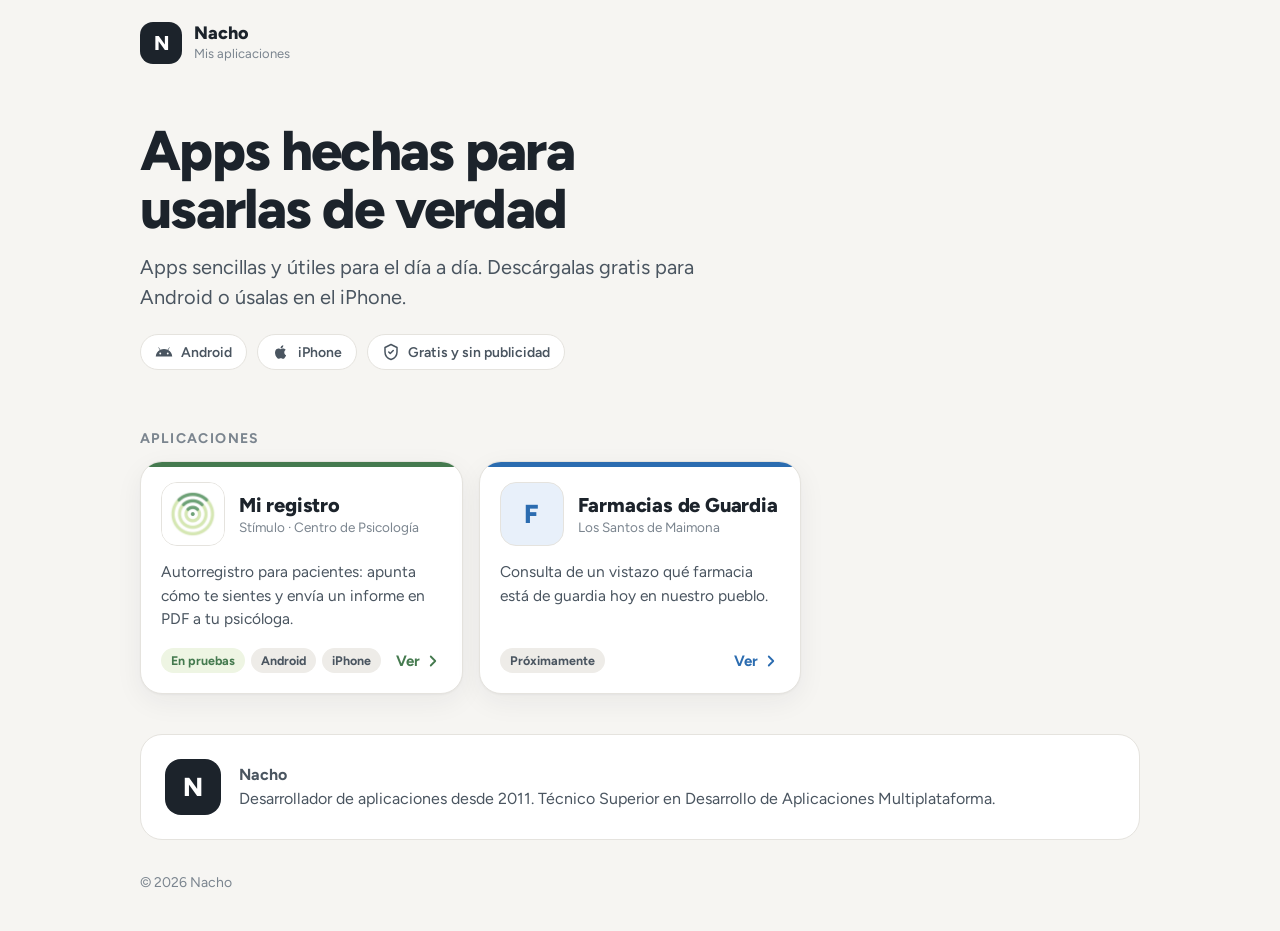
==== index.html @ 4cb77f6f "Add files via upload" ====
<!DOCTYPE html>
<html lang="es">
<head>
<meta charset="utf-8">
<meta name="viewport" content="width=device-width, initial-scale=1">
<title>Mis aplicaciones</title>
<meta name="description" content="Aplicaciones para Android e iPhone: descárgalas gratis.">
<link rel="icon" href="img/favicon.png">
<link rel="stylesheet" href="css/site.css">
</head>
<body data-page="home">
<div class="wrap">
  <header class="top">
    <a class="brand" href="./"><span class="mono" data-mono></span><span><b data-owner></b><span data-sitetitle></span></span></a>
  </header>

  <section class="hero">
    <h1>Apps hechas para usarlas de verdad</h1>
    <p id="tagline"></p>
    <div class="platforms">
      <span class="pill"><svg viewBox="0 0 24 24" fill="currentColor"><path d="M17.6 9.48l1.84-3.18a.38.38 0 0 0-.66-.38l-1.86 3.22a11.5 11.5 0 0 0-9.84 0L5.22 5.92a.38.38 0 0 0-.66.38L6.4 9.48A10.8 10.8 0 0 0 1 18h22a10.8 10.8 0 0 0-5.4-8.52zM7 15.25a1.25 1.25 0 1 1 0-2.5 1.25 1.25 0 0 1 0 2.5zm10 0a1.25 1.25 0 1 1 0-2.5 1.25 1.25 0 0 1 0 2.5z"/></svg>Android</span>
      <span class="pill"><svg viewBox="0 0 24 24" fill="currentColor"><path d="M16.37 12.6c-.02-2.3 1.88-3.4 1.96-3.46-1.07-1.56-2.73-1.77-3.32-1.8-1.41-.14-2.76.83-3.48.83-.72 0-1.82-.81-3-.79-1.54.02-2.96.9-3.76 2.27-1.6 2.78-.41 6.9 1.15 9.16.76 1.1 1.67 2.34 2.86 2.3 1.15-.05 1.58-.74 2.97-.74 1.38 0 1.77.74 2.98.72 1.23-.02 2.01-1.12 2.76-2.23.87-1.28 1.23-2.52 1.25-2.58-.03-.01-2.4-.92-2.42-3.65zM14.1 5.86c.63-.77 1.06-1.83.94-2.89-.91.04-2.02.61-2.67 1.37-.58.67-1.1 1.76-.96 2.8 1.02.08 2.06-.52 2.69-1.28z"/></svg>iPhone</span>
      <span class="pill"><svg viewBox="0 0 24 24" fill="none" stroke="currentColor" stroke-width="2" stroke-linecap="round" stroke-linejoin="round"><path d="M12 2l8 4v6c0 5-3.5 8.5-8 10-4.5-1.5-8-5-8-10V6z"/><path d="M9 12l2 2 4-4"/></svg>Gratis y sin publicidad</span>
    </div>
  </section>

  <div class="section-t">Aplicaciones</div>
  <div class="grid" id="apps"></div>

  <section class="about">
    <span class="mono" data-mono style="width:56px;height:56px;font-size:26px;border-radius:16px;flex:none"></span>
    <p><b data-owner></b><br><span id="aboutText"></span></p>
  </section>

  <footer><span>© <span id="year"></span> <span data-owner></span></span><span id="contact"></span></footer>
</div>
<script src="js/apps.js"></script>
<script src="js/site.js"></script>
</body>
</html>
---- css/site.css ----
@font-face{font-family:Figtree;font-weight:400;font-display:swap;src:url(../fonts/Figtree_400Regular.ttf) format("truetype")}
@font-face{font-family:Figtree;font-weight:600;font-display:swap;src:url(../fonts/Figtree_600SemiBold.ttf) format("truetype")}
@font-face{font-family:Figtree;font-weight:700;font-display:swap;src:url(../fonts/Figtree_700Bold.ttf) format("truetype")}
@font-face{font-family:Figtree;font-weight:800;font-display:swap;src:url(../fonts/Figtree_800ExtraBold.ttf) format("truetype")}

:root{
  --bg:#F6F5F2; --surface:#FFFFFF; --ink:#1C232B; --ink2:#4A5560; --muted:#7B858F; --line:#E5E3DE;
  --accent:#1F5F8B; --accent-soft:#E6EFF6;
  --shadow:0 1px 2px rgba(28,35,43,.04),0 8px 28px rgba(28,35,43,.06);
  --app:#1F5F8B; --app-tint:#E6EFF6;
}
*{box-sizing:border-box}
html,body{margin:0;background:var(--bg);color:var(--ink);font-family:Figtree,system-ui,-apple-system,"Segoe UI",Roboto,sans-serif;-webkit-font-smoothing:antialiased}
a{color:var(--accent)}
img{max-width:100%}
.wrap{max-width:1040px;margin:0 auto;padding:0 20px}

/* Cabecera */
.top{display:flex;align-items:center;justify-content:space-between;padding:22px 0}
.brand{display:flex;align-items:center;gap:12px;text-decoration:none;color:var(--ink)}
.mono{width:42px;height:42px;border-radius:13px;background:var(--ink);color:#fff;display:flex;align-items:center;justify-content:center;font-weight:800;font-size:20px;letter-spacing:-.02em}
.brand b{font-size:18px;font-weight:800;display:block;line-height:1.1}
.brand span span{font-size:13px;color:var(--muted)}
.top nav a{font-weight:600;text-decoration:none;color:var(--ink2);font-size:15px}

/* Portada */
.hero{padding:36px 0 30px}
.hero h1{font-size:clamp(34px,6vw,56px);line-height:1.04;letter-spacing:-.03em;margin:0 0 14px;font-weight:800;max-width:14ch}
.hero p{font-size:clamp(17px,2.2vw,20px);color:var(--ink2);max-width:46ch;margin:0;line-height:1.5}
.platforms{display:flex;gap:10px;margin-top:22px;flex-wrap:wrap}
.pill{display:inline-flex;align-items:center;gap:8px;background:var(--surface);border:1px solid var(--line);border-radius:999px;padding:8px 14px;font-size:14px;font-weight:600;color:var(--ink2)}
.pill svg{width:18px;height:18px}

.section-t{font-size:14px;font-weight:700;text-transform:uppercase;letter-spacing:.1em;color:var(--muted);margin:30px 0 14px}
.grid{display:grid;grid-template-columns:repeat(auto-fill,minmax(300px,1fr));gap:16px}
.card{display:flex;flex-direction:column;gap:14px;background:var(--surface);border:1px solid var(--line);border-radius:22px;padding:20px;box-shadow:var(--shadow);text-decoration:none;color:inherit;transition:transform .15s,box-shadow .15s;position:relative;overflow:hidden}
.card:hover{transform:translateY(-2px);box-shadow:0 2px 4px rgba(28,35,43,.05),0 14px 36px rgba(28,35,43,.09)}
.card::after{content:"";position:absolute;inset:0 0 auto;height:5px;background:var(--app)}
.card .head{display:flex;gap:14px;align-items:center}
.icon{width:64px;height:64px;border-radius:16px;flex:none;background:var(--app-tint);display:flex;align-items:center;justify-content:center;overflow:hidden;border:1px solid var(--line)}
.icon img{width:100%;height:100%;object-fit:cover}
.icon .ph{font-weight:800;font-size:26px;color:var(--app)}
.card h3{margin:0;font-size:20px;font-weight:800;letter-spacing:-.01em}
.card .by{font-size:13.5px;color:var(--muted);margin-top:2px}
.card p{margin:0;color:var(--ink2);line-height:1.5;font-size:15.5px}
.card .foot{display:flex;align-items:center;justify-content:space-between;margin-top:auto;padding-top:4px}
.badges{display:flex;gap:6px;flex-wrap:wrap}
.badge{font-size:12.5px;font-weight:700;padding:5px 10px;border-radius:999px;background:var(--app-tint);color:var(--app)}
.badge.gray{background:#EEECE8;color:var(--ink2)}
.go{font-weight:700;color:var(--app);font-size:15px;display:flex;align-items:center;gap:4px}

.about{margin:40px 0 0;background:var(--surface);border:1px solid var(--line);border-radius:22px;padding:24px;display:flex;gap:18px;align-items:center}
.about p{margin:0;color:var(--ink2);line-height:1.5}
footer{color:var(--muted);font-size:14px;padding:34px 0 40px;display:flex;justify-content:space-between;gap:14px;flex-wrap:wrap}

/* Ficha de app */
.back{display:inline-flex;align-items:center;gap:6px;font-weight:700;text-decoration:none;color:var(--ink2);margin:6px 0 18px}
.app-head{display:flex;gap:20px;align-items:center;margin-bottom:22px}
.app-head .icon{width:96px;height:96px;border-radius:24px}
.app-head .icon .ph{font-size:40px}
.app-head h1{margin:0;font-size:clamp(30px,5vw,42px);letter-spacing:-.02em;font-weight:800;line-height:1.05}
.app-head .by{color:var(--muted);margin-top:4px;font-size:16px}
.app-head .badges{margin-top:10px}
.layout{display:grid;grid-template-columns:minmax(0,1fr) 360px;gap:22px;align-items:start}
@media (max-width:860px){.layout{grid-template-columns:1fr}.install{order:-1}}
.box{background:var(--surface);border:1px solid var(--line);border-radius:22px;padding:22px;box-shadow:var(--shadow);margin-bottom:18px}
.box h2{margin:0 0 12px;font-size:19px;font-weight:800}
.box p{color:var(--ink2);line-height:1.6;margin:0 0 12px;font-size:16px}
.lead{font-size:18px!important;color:var(--ink)!important}
.feat{list-style:none;padding:0;margin:0;display:grid;gap:10px}
.feat li{display:flex;gap:10px;align-items:flex-start;color:var(--ink2);line-height:1.45}
.feat li::before{content:"";flex:none;width:20px;height:20px;margin-top:1px;background:var(--app);-webkit-mask:url("data:image/svg+xml,%3Csvg xmlns='http://www.w3.org/2000/svg' viewBox='0 0 24 24' fill='none' stroke='black' stroke-width='3' stroke-linecap='round' stroke-linejoin='round'%3E%3Cpath d='M5 12l5 5L19 8'/%3E%3C/svg%3E") center/18px no-repeat;mask:url("data:image/svg+xml,%3Csvg xmlns='http://www.w3.org/2000/svg' viewBox='0 0 24 24' fill='none' stroke='black' stroke-width='3' stroke-linecap='round' stroke-linejoin='round'%3E%3Cpath d='M5 12l5 5L19 8'/%3E%3C/svg%3E") center/18px no-repeat}
.shots{display:flex;gap:12px;overflow-x:auto;padding:4px 2px 10px;scroll-snap-type:x mandatory}
.shots img{height:420px;width:auto;border-radius:18px;border:1px solid var(--line);scroll-snap-align:start;background:var(--bg)}
@media (max-width:600px){.shots img{height:360px}}
.info{width:100%;border-collapse:collapse;font-size:15px}
.info td{padding:9px 0;border-bottom:1px solid var(--line);vertical-align:top}
.info td:first-child{color:var(--muted);width:42%}
.info tr:last-child td{border-bottom:0}
.hash{font-family:ui-monospace,Menlo,Consolas,monospace;font-size:12px;word-break:break-all;color:var(--ink2)}

/* Caja de instalación */
.install{position:sticky;top:18px}
.install .box{border-top:5px solid var(--app)}
.btn{display:flex;align-items:center;justify-content:center;gap:10px;width:100%;padding:16px 18px;border-radius:15px;border:0;background:var(--app);color:#fff;font-weight:700;font-size:17px;text-decoration:none;cursor:pointer;font-family:inherit}
.btn svg{width:22px;height:22px;flex:none}
.btn.alt{background:var(--app-tint);color:var(--app)}
.btn+.btn{margin-top:10px}
.btn small{font-weight:500;opacity:.85}
.steps{counter-reset:s;list-style:none;padding:0;margin:14px 0 0;display:grid;gap:10px}
.steps li{counter-increment:s;display:flex;gap:12px;align-items:flex-start;font-size:15px;color:var(--ink2);line-height:1.45}
.steps li::before{content:counter(s);flex:none;width:26px;height:26px;border-radius:50%;background:var(--app-tint);color:var(--app);font-weight:800;font-size:14px;display:flex;align-items:center;justify-content:center}
.steps b{color:var(--ink)}
.ios-ico{display:inline-flex;vertical-align:-4px;width:20px;height:20px;color:#0A84FF}
.plat{margin-top:18px;padding-top:16px;border-top:1px solid var(--line)}
.plat:first-of-type{margin-top:0;padding-top:0;border-top:0}
.plat h3{display:flex;align-items:center;gap:8px;margin:0 0 12px;font-size:16px}
.plat h3 svg{width:20px;height:20px}
.qr{display:flex;gap:16px;align-items:center;background:var(--bg);border-radius:16px;padding:14px;margin-bottom:16px}
.qr .code{width:116px;height:116px;flex:none;background:#fff;border-radius:10px;padding:6px}
.qr .code svg{width:100%;height:100%;display:block}
.qr p{margin:0;font-size:14.5px;color:var(--ink2);line-height:1.45}
.box .note,.note{font-size:13.5px;color:var(--muted);line-height:1.5;margin:12px 0 0}
.more{background:none;border:0;color:var(--app);font-weight:700;font-size:14.5px;padding:0;margin-top:14px;cursor:pointer;font-family:inherit}
.soon{text-align:center;padding:10px 0}
.soon b{display:block;font-size:20px;margin-bottom:6px}
.privacy-link{display:inline-block;margin-top:6px;font-weight:600}
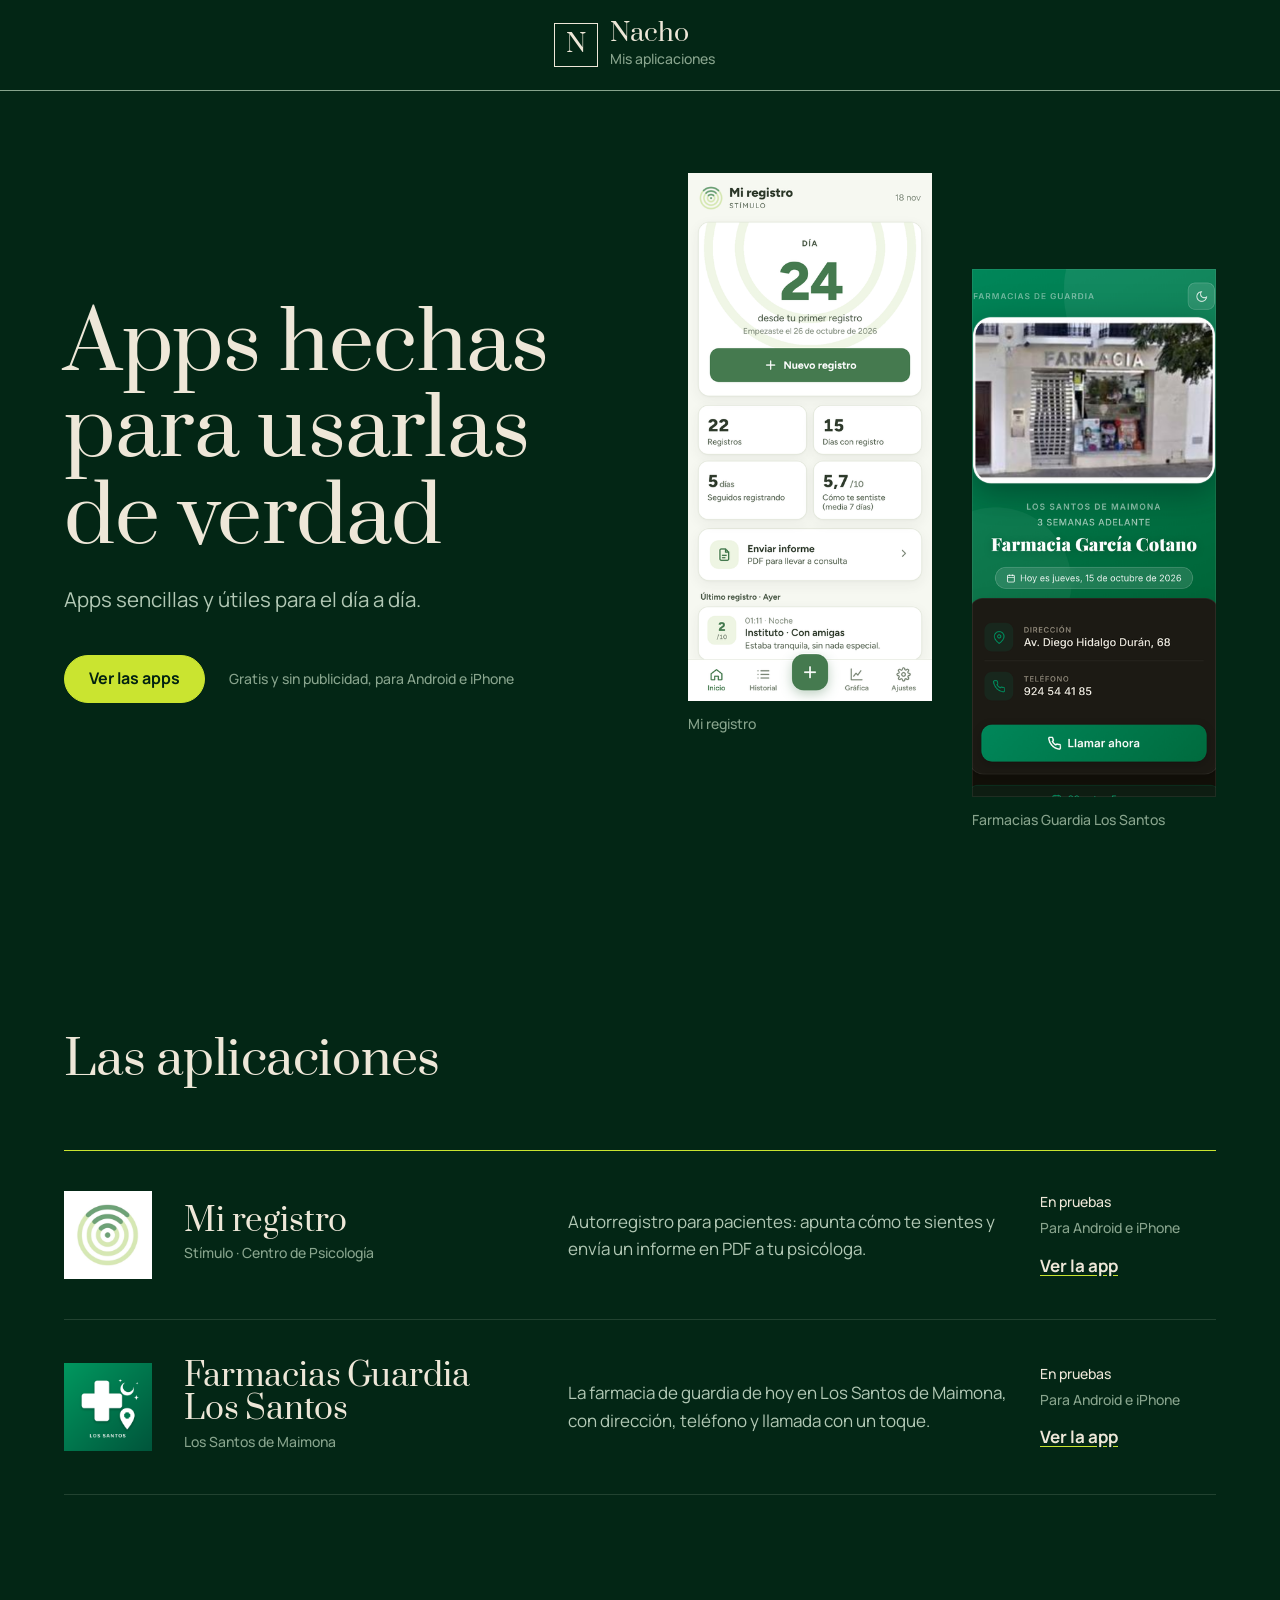
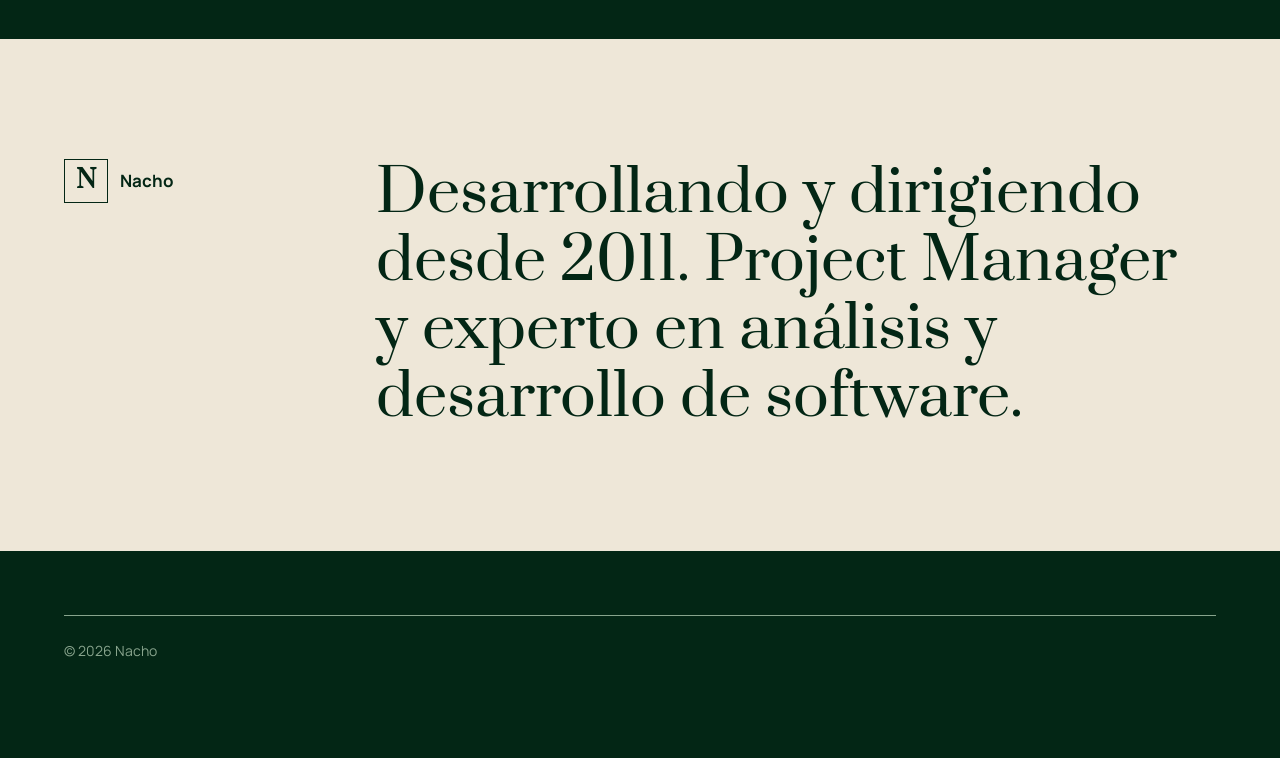
==== commit 2a5707eb: "Rediseño de la web con Hallmark (tema Hedgerow) Co-Authored-By: Claude Opus 5.5 <noreply@anthropic.c" ====
--- a/index.html
+++ b/index.html
@@ -6,34 +6,59 @@
 <title>Mis aplicaciones</title>
 <meta name="description" content="Aplicaciones para Android e iPhone: descárgalas gratis.">
 <link rel="icon" href="img/favicon.png">
+<link rel="preload" href="fonts/prata-latin-400-normal.woff2" as="font" type="font/woff2" crossorigin>
 <link rel="stylesheet" href="css/site.css">
 </head>
 <body data-page="home">
-<div class="wrap">
-  <header class="top">
-    <a class="brand" href="./"><span class="mono" data-mono></span><span><b data-owner></b><span data-sitetitle></span></span></a>
-  </header>
+<header class="top">
+  <div class="container">
+    <a class="brand" href="./"><span class="mono" data-mono aria-hidden="true">N</span><span class="brand-name"><b data-owner>Nacho</b><span data-sitetitle>Mis aplicaciones</span></span></a>
+  </div>
+</header>
 
+<main>
   <section class="hero">
-    <h1>Apps hechas para usarlas de verdad</h1>
-    <p id="tagline"></p>
-    <div class="platforms">
-      <span class="pill"><svg viewBox="0 0 24 24" fill="currentColor"><path d="M17.6 9.48l1.84-3.18a.38.38 0 0 0-.66-.38l-1.86 3.22a11.5 11.5 0 0 0-9.84 0L5.22 5.92a.38.38 0 0 0-.66.38L6.4 9.48A10.8 10.8 0 0 0 1 18h22a10.8 10.8 0 0 0-5.4-8.52zM7 15.25a1.25 1.25 0 1 1 0-2.5 1.25 1.25 0 0 1 0 2.5zm10 0a1.25 1.25 0 1 1 0-2.5 1.25 1.25 0 0 1 0 2.5z"/></svg>Android</span>
-      <span class="pill"><svg viewBox="0 0 24 24" fill="currentColor"><path d="M16.37 12.6c-.02-2.3 1.88-3.4 1.96-3.46-1.07-1.56-2.73-1.77-3.32-1.8-1.41-.14-2.76.83-3.48.83-.72 0-1.82-.81-3-.79-1.54.02-2.96.9-3.76 2.27-1.6 2.78-.41 6.9 1.15 9.16.76 1.1 1.67 2.34 2.86 2.3 1.15-.05 1.58-.74 2.97-.74 1.38 0 1.77.74 2.98.72 1.23-.02 2.01-1.12 2.76-2.23.87-1.28 1.23-2.52 1.25-2.58-.03-.01-2.4-.92-2.42-3.65zM14.1 5.86c.63-.77 1.06-1.83.94-2.89-.91.04-2.02.61-2.67 1.37-.58.67-1.1 1.76-.96 2.8 1.02.08 2.06-.52 2.69-1.28z"/></svg>iPhone</span>
-      <span class="pill"><svg viewBox="0 0 24 24" fill="none" stroke="currentColor" stroke-width="2" stroke-linecap="round" stroke-linejoin="round"><path d="M12 2l8 4v6c0 5-3.5 8.5-8 10-4.5-1.5-8-5-8-10V6z"/><path d="M9 12l2 2 4-4"/></svg>Gratis y sin publicidad</span>
+    <div class="container hero-grid">
+      <div>
+        <h1>Apps hechas para usarlas de verdad</h1>
+        <p class="lead" id="tagline">Apps sencillas y útiles para el día a día.</p>
+        <div class="actions">
+          <a class="btn btn--primary" href="#apps">Ver las apps</a>
+          <span class="fine">Gratis y sin publicidad, para Android e iPhone</span>
+        </div>
+      </div>
+      <div class="screens">
+        <figure><img src="apps/mi-registro/captura-1.png" width="388" height="840" alt="Pantalla de inicio de Mi registro" fetchpriority="high"><figcaption>Mi registro</figcaption></figure>
+        <figure><img src="apps/farmacias-guardia/captura-4.png" width="432" height="840" alt="La farmacia de guardia en Farmacias Guardia Los Santos"><figcaption>Farmacias Guardia Los Santos</figcaption></figure>
+      </div>
     </div>
   </section>
 
-  <div class="section-t">Aplicaciones</div>
-  <div class="grid" id="apps"></div>
+  <section class="apps">
+    <div class="container">
+      <div class="apps-head">
+        <h2>Las aplicaciones</h2>
+      </div>
+      <div class="index" id="apps">
+        <noscript>
+          <a class="row" href="app.html?id=mi-registro"><span></span><div><h3>Mi registro</h3></div><p class="desc">Autorregistro para pacientes.</p><div class="end"><span class="go">Ver la app</span></div></a>
+          <a class="row" href="app.html?id=farmacias-guardia"><span></span><div><h3>Farmacias Guardia Los Santos</h3></div><p class="desc">La farmacia de guardia de hoy en Los Santos de Maimona.</p><div class="end"><span class="go">Ver la app</span></div></a>
+        </noscript>
+      </div>
+    </div>
+  </section>
 
   <section class="about">
-    <span class="mono" data-mono style="width:56px;height:56px;font-size:26px;border-radius:16px;flex:none"></span>
-    <p><b data-owner></b><br><span id="aboutText"></span></p>
+    <div class="container about-grid">
+      <p class="who"><span class="mono" data-mono aria-hidden="true">N</span><span data-owner>Nacho</span></p>
+      <p class="about-text" id="aboutText">Desarrollando y dirigiendo desde 2011. Project Manager y experto en análisis y desarrollo de software.</p>
+    </div>
   </section>
+</main>
 
-  <footer><span>© <span id="year"></span> <span data-owner></span></span><span id="contact"></span></footer>
-</div>
+<footer>
+  <div class="container"><div class="foot"><span>© <span id="year">2026</span> <span data-owner>Nacho</span></span><span id="contact"></span></div></div>
+</footer>
 <script src="js/apps.js"></script>
 <script src="js/site.js"></script>
 </body>
--- a/css/site.css
+++ b/css/site.css
@@ -1,107 +1,179 @@
-@font-face{font-family:Figtree;font-weight:400;font-display:swap;src:url(../fonts/Figtree_400Regular.ttf) format("truetype")}
-@font-face{font-family:Figtree;font-weight:600;font-display:swap;src:url(../fonts/Figtree_600SemiBold.ttf) format("truetype")}
-@font-face{font-family:Figtree;font-weight:700;font-display:swap;src:url(../fonts/Figtree_700Bold.ttf) format("truetype")}
-@font-face{font-family:Figtree;font-weight:800;font-display:swap;src:url(../fonts/Figtree_800ExtraBold.ttf) format("truetype")}
+/* Hallmark · shape: Index (field guide) · genre: editorial · theme: Hedgerow (deal 2/3, seed web-personal-desarrollador-pueblo-a6a5·eac12d9b·2026-11-21·r0) · redesign: full · draw: 796611 · job: try
+ * hero: Stage (/), Counter (/app.html) · nav: masthead · footer: letter close · imagery: screenshots 2 (the apps' own captures) · signature: the two apps' real screens side by side on the first screen · hedgerow: hedge
+ * axes: dark/high-contrast-serif/chromatic-green · posture: drenched · contrast: pass · fold: pass · v2.0.0 */
+/* Hallmark · pre-emit critique: P3 H4 E4 S4 R5 V4 · weakest: P, a catalogue of two apps has little argument; let the real screens and the plain install steps carry it instead of adding claims */
+/* Hallmark · swapped the draw's Map shape for an Index: the page lists two apps and has no system to map; the draw's Stage hero kept on the home page */
+/* Hallmark · waive 77 · two rows under the chartreuse rule · the site lists only the two apps Nacho has published, and adding filler would invent content */
+/* Hallmark · waive 44c · app.html with no id is the not-found state · a real ficha fills its first screen with the install panel */
+/* Hallmark · waive 79 · the not-found ficha holds one head and one link · it is an error state, the real fichas reach the fold */
+/* Hallmark · dismissed render · the font WARN comes from the linter loading woff2 over file://; served over http the Prata and Manrope files load, checked in the http captures */
+/* Hallmark · reworded tagline "Apps sencillas y útiles para el día a día. Descárgalas gratis para Android o úsalas en el iPhone." to its first sentence, the rest moved beside the action · 58 names a two-sentence hero */
+/* Hallmark · reworded "‹ Todas las apps" to "Volver a todas las apps" and "Ver" to "Ver la app" · 63 names glyphs glued to link text */
+/* Hallmark · reworded "Aplicaciones" to "Las aplicaciones" · 54 and 67 name the tracked-caps label over the list, so it became the heading */
+@import url("./tokens.css");
+@import url("./base.css");
 
-:root{
-  --bg:#F6F5F2; --surface:#FFFFFF; --ink:#1C232B; --ink2:#4A5560; --muted:#7B858F; --line:#E5E3DE;
-  --accent:#1F5F8B; --accent-soft:#E6EFF6;
-  --shadow:0 1px 2px rgba(28,35,43,.04),0 8px 28px rgba(28,35,43,.06);
-  --app:#1F5F8B; --app-tint:#E6EFF6;
+@font-face { font-family: "Prata"; font-weight: 400; font-display: swap; src: url(../fonts/prata-latin-400-normal.woff2) format("woff2"); }
+@font-face { font-family: "Manrope"; font-weight: 400; font-display: swap; src: url(../fonts/manrope-latin-400-normal.woff2) format("woff2"); }
+@font-face { font-family: "Manrope"; font-weight: 500; font-display: swap; src: url(../fonts/manrope-latin-500-normal.woff2) format("woff2"); }
+@font-face { font-family: "Manrope"; font-weight: 700; font-display: swap; src: url(../fonts/manrope-latin-700-normal.woff2) format("woff2"); }
+
+:root {
+  --container: 1360px;
+  --app: var(--color-paper-3);
+  --app-tint: var(--color-paper-3);
+  --color-qr-paper: var(--color-ink);
+  --color-qr-ink: var(--color-paper-2);
 }
-*{box-sizing:border-box}
-html,body{margin:0;background:var(--bg);color:var(--ink);font-family:Figtree,system-ui,-apple-system,"Segoe UI",Roboto,sans-serif;-webkit-font-smoothing:antialiased}
-a{color:var(--accent)}
-img{max-width:100%}
-.wrap{max-width:1040px;margin:0 auto;padding:0 20px}
 
-/* Cabecera */
-.top{display:flex;align-items:center;justify-content:space-between;padding:22px 0}
-.brand{display:flex;align-items:center;gap:12px;text-decoration:none;color:var(--ink)}
-.mono{width:42px;height:42px;border-radius:13px;background:var(--ink);color:#fff;display:flex;align-items:center;justify-content:center;font-weight:800;font-size:20px;letter-spacing:-.02em}
-.brand b{font-size:18px;font-weight:800;display:block;line-height:1.1}
-.brand span span{font-size:13px;color:var(--muted)}
-.top nav a{font-weight:600;text-decoration:none;color:var(--ink2);font-size:15px}
+body { font-size: 1.0625rem; line-height: 1.6; color: var(--color-ink-2); }
+h1, h2, h3 { color: var(--color-ink); line-height: 1.08; }
+a { text-decoration-color: var(--color-accent); }
+a:hover { text-decoration-thickness: 2px; }
 
-/* Portada */
-.hero{padding:36px 0 30px}
-.hero h1{font-size:clamp(34px,6vw,56px);line-height:1.04;letter-spacing:-.03em;margin:0 0 14px;font-weight:800;max-width:14ch}
-.hero p{font-size:clamp(17px,2.2vw,20px);color:var(--ink2);max-width:46ch;margin:0;line-height:1.5}
-.platforms{display:flex;gap:10px;margin-top:22px;flex-wrap:wrap}
-.pill{display:inline-flex;align-items:center;gap:8px;background:var(--surface);border:1px solid var(--line);border-radius:999px;padding:8px 14px;font-size:14px;font-weight:600;color:var(--ink2)}
-.pill svg{width:18px;height:18px}
+/* ---------- Masthead ---------- */
+.top { border-bottom: var(--rule-hair) solid var(--color-muted); }
+.top .container { display: flex; justify-content: center; padding-block: var(--space-md); }
+.brand { display: inline-flex; align-items: center; gap: var(--space-sm); text-decoration: none; color: var(--color-ink); border-radius: var(--radius-pill); padding: var(--space-2xs) var(--space-md) var(--space-2xs) var(--space-2xs); }
+.brand:hover b { text-decoration: underline; text-decoration-color: var(--color-accent); text-underline-offset: 0.18em; }
+.mono { width: 44px; height: 44px; flex: none; display: grid; place-items: center; border: var(--rule-hair) solid var(--color-ink); font-family: var(--font-display); font-size: var(--text-xl); line-height: 1; color: var(--color-ink); }
+.brand-name { display: flex; flex-direction: column; }
+.brand b { font-family: var(--font-display); font-weight: 400; font-size: var(--text-xl); line-height: 1.1; }
+.brand-name span { font-size: var(--text-sm); font-weight: 500; color: var(--color-muted); }
 
-.section-t{font-size:14px;font-weight:700;text-transform:uppercase;letter-spacing:.1em;color:var(--muted);margin:30px 0 14px}
-.grid{display:grid;grid-template-columns:repeat(auto-fill,minmax(300px,1fr));gap:16px}
-.card{display:flex;flex-direction:column;gap:14px;background:var(--surface);border:1px solid var(--line);border-radius:22px;padding:20px;box-shadow:var(--shadow);text-decoration:none;color:inherit;transition:transform .15s,box-shadow .15s;position:relative;overflow:hidden}
-.card:hover{transform:translateY(-2px);box-shadow:0 2px 4px rgba(28,35,43,.05),0 14px 36px rgba(28,35,43,.09)}
-.card::after{content:"";position:absolute;inset:0 0 auto;height:5px;background:var(--app)}
-.card .head{display:flex;gap:14px;align-items:center}
-.icon{width:64px;height:64px;border-radius:16px;flex:none;background:var(--app-tint);display:flex;align-items:center;justify-content:center;overflow:hidden;border:1px solid var(--line)}
-.icon img{width:100%;height:100%;object-fit:cover}
-.icon .ph{font-weight:800;font-size:26px;color:var(--app)}
-.card h3{margin:0;font-size:20px;font-weight:800;letter-spacing:-.01em}
-.card .by{font-size:13.5px;color:var(--muted);margin-top:2px}
-.card p{margin:0;color:var(--ink2);line-height:1.5;font-size:15.5px}
-.card .foot{display:flex;align-items:center;justify-content:space-between;margin-top:auto;padding-top:4px}
-.badges{display:flex;gap:6px;flex-wrap:wrap}
-.badge{font-size:12.5px;font-weight:700;padding:5px 10px;border-radius:999px;background:var(--app-tint);color:var(--app)}
-.badge.gray{background:#EEECE8;color:var(--ink2)}
-.go{font-weight:700;color:var(--app);font-size:15px;display:flex;align-items:center;gap:4px}
+/* ---------- Hero, portada ---------- */
+.hero { min-height: calc(100svh - 77px); display: flex; align-items: center; padding-block: var(--space-xl); }
+.hero-grid { display: grid; grid-template-columns: minmax(0, 6fr) minmax(0, 6fr); gap: var(--space-3xl); align-items: center; }
+.hero h1 { max-width: 13ch; }
+.hero .lead { margin-top: var(--space-lg); color: var(--color-ink-2); max-width: 34ch; }
+.actions { display: flex; flex-wrap: wrap; align-items: center; gap: var(--space-sm) var(--space-lg); margin-top: var(--space-xl); }
+.hero .fine { font-size: var(--text-sm); font-weight: 500; color: var(--color-muted); }
+.screens { display: grid; grid-template-columns: repeat(2, minmax(0, 1fr)); gap: var(--space-xl); justify-items: center; }
+.screens figure { margin: 0; width: min(100%, 260px); }
+.screens figure:nth-child(2) { margin-top: var(--space-3xl); }
+.screens img { width: 100%; height: auto; aspect-ratio: 388 / 840; object-fit: cover; object-position: top; outline: var(--rule-hair) solid color-mix(in oklab, var(--color-ink) 8%, transparent); outline-offset: -1px; }
+.screens figcaption { margin-top: var(--space-sm); font-size: var(--text-sm); font-weight: 500; color: var(--color-muted); }
 
-.about{margin:40px 0 0;background:var(--surface);border:1px solid var(--line);border-radius:22px;padding:24px;display:flex;gap:18px;align-items:center}
-.about p{margin:0;color:var(--ink2);line-height:1.5}
-footer{color:var(--muted);font-size:14px;padding:34px 0 40px;display:flex;justify-content:space-between;gap:14px;flex-wrap:wrap}
+/* ---------- Botones ---------- */
+.btn { display: inline-flex; align-items: center; justify-content: center; gap: var(--space-sm); min-height: 48px; padding: var(--space-sm) var(--space-lg); border: 1.5px solid var(--color-accent); border-radius: var(--radius-pill); background: transparent; color: var(--color-accent); font-family: var(--font-body); font-size: var(--text-md); font-weight: 700; line-height: 1.2; text-decoration: none; white-space: nowrap; cursor: pointer; transition: background-color var(--dur-short) var(--ease-out), border-color var(--dur-short) var(--ease-out), color var(--dur-short) var(--ease-out); }
+.btn svg { width: 20px; height: 20px; flex: none; }
+.btn:hover { background: color-mix(in oklab, var(--color-accent) 12%, transparent); }
+.btn:active { background: color-mix(in oklab, var(--color-accent) 22%, transparent); }
+.btn--primary { background: var(--color-accent); color: var(--color-accent-ink); }
+.btn--primary:hover { background: var(--color-accent-2); border-color: var(--color-accent-2); }
+.btn--primary:active { background: var(--color-accent); border-color: var(--color-accent); }
+.btn small { font-size: var(--text-sm); font-weight: 500; }
+.btn:disabled { opacity: 0.5; cursor: not-allowed; }
 
-/* Ficha de app */
-.back{display:inline-flex;align-items:center;gap:6px;font-weight:700;text-decoration:none;color:var(--ink2);margin:6px 0 18px}
-.app-head{display:flex;gap:20px;align-items:center;margin-bottom:22px}
-.app-head .icon{width:96px;height:96px;border-radius:24px}
-.app-head .icon .ph{font-size:40px}
-.app-head h1{margin:0;font-size:clamp(30px,5vw,42px);letter-spacing:-.02em;font-weight:800;line-height:1.05}
-.app-head .by{color:var(--muted);margin-top:4px;font-size:16px}
-.app-head .badges{margin-top:10px}
-.layout{display:grid;grid-template-columns:minmax(0,1fr) 360px;gap:22px;align-items:start}
-@media (max-width:860px){.layout{grid-template-columns:1fr}.install{order:-1}}
-.box{background:var(--surface);border:1px solid var(--line);border-radius:22px;padding:22px;box-shadow:var(--shadow);margin-bottom:18px}
-.box h2{margin:0 0 12px;font-size:19px;font-weight:800}
-.box p{color:var(--ink2);line-height:1.6;margin:0 0 12px;font-size:16px}
-.lead{font-size:18px!important;color:var(--ink)!important}
-.feat{list-style:none;padding:0;margin:0;display:grid;gap:10px}
-.feat li{display:flex;gap:10px;align-items:flex-start;color:var(--ink2);line-height:1.45}
-.feat li::before{content:"";flex:none;width:20px;height:20px;margin-top:1px;background:var(--app);-webkit-mask:url("data:image/svg+xml,%3Csvg xmlns='http://www.w3.org/2000/svg' viewBox='0 0 24 24' fill='none' stroke='black' stroke-width='3' stroke-linecap='round' stroke-linejoin='round'%3E%3Cpath d='M5 12l5 5L19 8'/%3E%3C/svg%3E") center/18px no-repeat;mask:url("data:image/svg+xml,%3Csvg xmlns='http://www.w3.org/2000/svg' viewBox='0 0 24 24' fill='none' stroke='black' stroke-width='3' stroke-linecap='round' stroke-linejoin='round'%3E%3Cpath d='M5 12l5 5L19 8'/%3E%3C/svg%3E") center/18px no-repeat}
-.shots{display:flex;gap:12px;overflow-x:auto;padding:4px 2px 10px;scroll-snap-type:x mandatory}
-.shots img{height:420px;width:auto;border-radius:18px;border:1px solid var(--line);scroll-snap-align:start;background:var(--bg)}
-@media (max-width:600px){.shots img{height:360px}}
-.info{width:100%;border-collapse:collapse;font-size:15px}
-.info td{padding:9px 0;border-bottom:1px solid var(--line);vertical-align:top}
-.info td:first-child{color:var(--muted);width:42%}
-.info tr:last-child td{border-bottom:0}
-.hash{font-family:ui-monospace,Menlo,Consolas,monospace;font-size:12px;word-break:break-all;color:var(--ink2)}
+/* ---------- Índice de apps ---------- */
+.apps { padding-block: var(--section-gap-s) var(--section-gap); }
+.apps-head { display: grid; grid-template-columns: minmax(0, 5fr) minmax(0, 7fr); gap: var(--gap-columns); align-items: end; margin-bottom: var(--space-2xl); }
+.index { border-top: 1.5px solid var(--color-accent); }
+.row { display: grid; grid-template-columns: 88px minmax(0, 4fr) minmax(0, 5fr) minmax(0, 2fr); gap: var(--space-lg) var(--gap-columns); align-items: center; padding-block: var(--space-xl); border-bottom: var(--rule-hair) solid var(--color-rule); text-decoration: none; color: inherit; transition: border-color var(--dur-short) var(--ease-out); }
+.row:hover { border-bottom-color: var(--color-accent); }
+.row:hover .go { text-decoration-thickness: 2px; }
+.row h3 { font-size: var(--text-2xl); max-width: 16ch; }
+.row .by { margin-top: var(--space-2xs); font-size: var(--text-sm); font-weight: 500; color: var(--color-muted); }
+.row .desc { color: var(--color-ink-2); max-width: 46ch; }
+.row .end { display: flex; flex-direction: column; align-items: flex-start; gap: var(--space-sm); }
+.go { font-weight: 700; color: var(--color-ink); text-decoration: underline; text-decoration-color: var(--color-accent); text-underline-offset: 0.2em; white-space: nowrap; }
+.meta { display: flex; flex-wrap: wrap; gap: var(--space-2xs) var(--space-md); font-size: var(--text-sm); font-weight: 500; color: var(--color-muted); }
+.meta .status { color: var(--color-ink); }
 
-/* Caja de instalación */
-.install{position:sticky;top:18px}
-.install .box{border-top:5px solid var(--app)}
-.btn{display:flex;align-items:center;justify-content:center;gap:10px;width:100%;padding:16px 18px;border-radius:15px;border:0;background:var(--app);color:#fff;font-weight:700;font-size:17px;text-decoration:none;cursor:pointer;font-family:inherit}
-.btn svg{width:22px;height:22px;flex:none}
-.btn.alt{background:var(--app-tint);color:var(--app)}
-.btn+.btn{margin-top:10px}
-.btn small{font-weight:500;opacity:.85}
-.steps{counter-reset:s;list-style:none;padding:0;margin:14px 0 0;display:grid;gap:10px}
-.steps li{counter-increment:s;display:flex;gap:12px;align-items:flex-start;font-size:15px;color:var(--ink2);line-height:1.45}
-.steps li::before{content:counter(s);flex:none;width:26px;height:26px;border-radius:50%;background:var(--app-tint);color:var(--app);font-weight:800;font-size:14px;display:flex;align-items:center;justify-content:center}
-.steps b{color:var(--ink)}
-.ios-ico{display:inline-flex;vertical-align:-4px;width:20px;height:20px;color:#0A84FF}
-.plat{margin-top:18px;padding-top:16px;border-top:1px solid var(--line)}
-.plat:first-of-type{margin-top:0;padding-top:0;border-top:0}
-.plat h3{display:flex;align-items:center;gap:8px;margin:0 0 12px;font-size:16px}
-.plat h3 svg{width:20px;height:20px}
-.qr{display:flex;gap:16px;align-items:center;background:var(--bg);border-radius:16px;padding:14px;margin-bottom:16px}
-.qr .code{width:116px;height:116px;flex:none;background:#fff;border-radius:10px;padding:6px}
-.qr .code svg{width:100%;height:100%;display:block}
-.qr p{margin:0;font-size:14.5px;color:var(--ink2);line-height:1.45}
-.box .note,.note{font-size:13.5px;color:var(--muted);line-height:1.5;margin:12px 0 0}
-.more{background:none;border:0;color:var(--app);font-weight:700;font-size:14.5px;padding:0;margin-top:14px;cursor:pointer;font-family:inherit}
-.soon{text-align:center;padding:10px 0}
-.soon b{display:block;font-size:20px;margin-bottom:6px}
-.privacy-link{display:inline-block;margin-top:6px;font-weight:600}
+.icon { position: relative; width: 88px; height: 88px; flex: none; display: grid; place-items: center; overflow: hidden; background: var(--app); }
+.icon img { position: absolute; inset: 0; width: 100%; height: 100%; object-fit: cover; }
+.icon .ph { font-family: var(--font-display); font-size: var(--text-2xl); color: var(--color-ink); }
+
+/* ---------- Sobre mí, banda crema ---------- */
+.about { background: var(--color-ink); color: var(--color-paper); padding-block: var(--section-gap-s); }
+.about-grid { display: grid; grid-template-columns: minmax(0, 3fr) minmax(0, 9fr); gap: var(--gap-columns); align-items: start; }
+.about .who { display: flex; align-items: center; gap: var(--space-sm); font-weight: 700; color: var(--color-paper); }
+.about .mono { border-color: var(--color-paper); color: var(--color-paper); }
+.about-text { font-family: var(--font-display); font-size: var(--text-display-s); line-height: 1.15; color: var(--color-paper); max-width: 24ch; text-wrap: balance; }
+
+/* ---------- Pie ---------- */
+footer { padding-block: var(--space-2xl) var(--space-3xl); }
+footer .foot { display: flex; flex-wrap: wrap; justify-content: space-between; gap: var(--space-md); padding-top: var(--space-lg); border-top: var(--rule-hair) solid var(--color-muted); font-size: var(--text-sm); color: var(--color-muted); }
+
+/* ---------- Ficha de app ---------- */
+.app-hero { padding-block: var(--space-xl) var(--section-gap-s); }
+.back { display: inline-flex; align-items: center; min-height: 44px; font-weight: 500; color: var(--color-ink-2); text-decoration: underline; text-decoration-color: var(--color-accent); text-underline-offset: 0.2em; margin-bottom: var(--space-xl); }
+.app-grid { display: grid; grid-template-columns: minmax(0, 6fr) minmax(0, 5fr); gap: var(--space-3xl); align-items: start; }
+.app-id .icon { width: 112px; height: 112px; margin-bottom: var(--space-lg); }
+.app-id h1 { font-size: var(--text-display-s); max-width: 14ch; }
+.app-id .by { margin-top: var(--space-sm); font-size: var(--text-md); font-weight: 500; color: var(--color-muted); }
+.app-id .meta { margin-top: var(--space-md); }
+.app-id .lead { margin-top: var(--space-xl); color: var(--color-ink-2); }
+
+.install { background: var(--color-paper-3); border-top: 1.5px solid var(--color-accent); padding: var(--space-xl); }
+.install h2 { font-size: var(--text-2xl); margin-bottom: var(--space-lg); }
+.plat + .plat, #moreBox .plat:first-child { margin-top: var(--space-xl); padding-top: var(--space-xl); border-top: var(--rule-hair) solid var(--color-rule); }
+.plat h3 { display: flex; align-items: center; gap: var(--space-xs); font-family: var(--font-body); font-weight: 700; font-size: var(--text-md); margin-bottom: var(--space-md); }
+.plat h3 svg { width: 20px; height: 20px; }
+.plat .btn { width: 100%; }
+.plat .btn + .btn { margin-top: var(--space-sm); }
+.steps { list-style: none; counter-reset: s; padding: 0; margin: var(--space-lg) 0 0; display: grid; gap: var(--space-md); }
+.steps li { counter-increment: s; display: grid; grid-template-columns: 28px minmax(0, 1fr); gap: var(--space-sm); font-size: var(--text-sm); line-height: 1.55; color: var(--color-ink-2); }
+.steps li::before { content: counter(s); font-family: var(--font-display); font-size: var(--text-xl); line-height: 1; color: var(--color-accent); }
+.steps b { color: var(--color-ink); font-weight: 700; }
+.ios-ico { display: inline-block; vertical-align: -4px; width: 18px; height: 18px; color: var(--color-accent); }
+.qr { display: grid; grid-template-columns: 128px minmax(0, 1fr); gap: var(--space-md); align-items: center; padding-bottom: var(--space-xl); margin-bottom: var(--space-xl); border-bottom: var(--rule-hair) solid var(--color-rule); }
+.qr .code { background: var(--color-qr-paper); padding: var(--space-xs); }
+.qr .code svg { width: 100%; height: auto; }
+.qr .code rect { fill: var(--color-qr-paper); }
+.qr .code path { fill: var(--color-qr-ink); }
+.qr p { font-size: var(--text-sm); color: var(--color-ink-2); }
+.qr b { color: var(--color-ink); }
+.more { margin-top: var(--space-lg); min-height: 44px; background: none; border: 0; padding: 0; color: var(--color-ink); font-family: var(--font-body); font-size: var(--text-sm); font-weight: 700; text-decoration: underline; text-decoration-color: var(--color-accent); text-underline-offset: 0.2em; cursor: pointer; }
+.more:hover { text-decoration-thickness: 2px; }
+.more:active { color: var(--color-ink-2); }
+.note { margin-top: var(--space-lg); font-size: var(--text-sm); color: var(--color-muted); }
+.soon h2 { margin-bottom: var(--space-sm); }
+
+/* Capturas: un riel que se sale del contenedor */
+.shots-sec { padding-block: var(--section-gap-s); background: var(--color-paper-2); }
+.shots-sec h2 { margin-bottom: var(--space-2xl); }
+.shots { display: flex; gap: var(--space-lg); overflow-x: auto; scroll-snap-type: x mandatory; padding-bottom: var(--space-md); scrollbar-color: var(--color-muted) var(--color-paper-2); }
+.shots:focus-visible { outline-offset: 4px; }
+.shots img { height: 560px; width: auto; flex: none; scroll-snap-align: start; outline: var(--rule-hair) solid color-mix(in oklab, var(--color-ink) 8%, transparent); outline-offset: -1px; }
+
+/* Descripción y funciones */
+.about-app { padding-block: var(--section-gap); }
+.split { display: grid; grid-template-columns: minmax(0, 5fr) minmax(0, 7fr); gap: var(--gap-columns) var(--space-3xl); align-items: start; }
+.split .copy p + p { margin-top: var(--space-md); }
+.split .copy p:first-child { font-size: var(--text-lead); line-height: 1.5; color: var(--color-ink); }
+.feat { list-style: none; padding: 0; margin: 0; border-top: 1.5px solid var(--color-accent); }
+.feat li { padding-block: var(--space-md); border-bottom: var(--rule-hair) solid var(--color-rule); color: var(--color-ink); font-size: var(--text-lg); line-height: 1.4; }
+
+.log { padding-block: 0 var(--section-gap); }
+.log-grid { display: grid; grid-template-columns: minmax(0, 5fr) minmax(0, 7fr); gap: var(--space-2xl) var(--space-3xl); align-items: start; }
+.log h2 { font-size: var(--text-2xl); margin-bottom: var(--space-lg); }
+.changes { list-style: none; padding: 0; margin: 0; }
+.changes li { padding-block: var(--space-sm); border-bottom: var(--rule-hair) solid var(--color-rule); }
+.info { width: 100%; border-collapse: collapse; font-size: var(--text-md); }
+.info th, .info td { padding: var(--space-sm) 0; border-bottom: var(--rule-hair) solid var(--color-rule); text-align: left; vertical-align: top; }
+.info th { width: 40%; padding-right: var(--space-md); font-size: var(--text-sm); font-weight: 500; color: var(--color-muted); }
+.info td { color: var(--color-ink); font-variant-numeric: tabular-nums; }
+.hash { font-family: var(--font-outlier); font-size: var(--text-xs); word-break: break-all; color: var(--color-ink-2); }
+.privacy-link { display: inline-flex; align-items: center; min-height: 44px; margin-top: var(--space-md); font-weight: 700; color: var(--color-ink); text-underline-offset: 0.2em; }
+.missing { padding-block: var(--section-gap-s); }
+.missing p { margin-top: var(--space-lg); }
+
+/* ---------- Pantallas estrechas ---------- */
+@media (max-width: 60rem) {
+  .hero { min-height: 0; padding-block: var(--space-2xl) var(--space-3xl); }
+  .hero-grid, .apps-head, .about-grid, .app-grid, .split, .log-grid { grid-template-columns: minmax(0, 1fr); gap: var(--space-xl); }
+  .row { grid-template-columns: 72px minmax(0, 1fr); padding-block: var(--space-lg); }
+  .row .icon { width: 72px; height: 72px; }
+  .row .desc, .row .end { grid-column: 1 / -1; }
+  .row .end { flex-direction: row; flex-wrap: wrap; justify-content: space-between; align-items: center; }
+  .shots img { height: 440px; }
+}
+@media (max-width: 40rem) {
+  .screens { gap: var(--space-md); }
+  .screens figure:nth-child(2) { margin-top: var(--space-xl); }
+  .install { padding: var(--space-lg); }
+  .app-id .icon { width: 88px; height: 88px; }
+  .qr { grid-template-columns: minmax(0, 1fr); }
+  .shots img { height: 400px; }
+}
